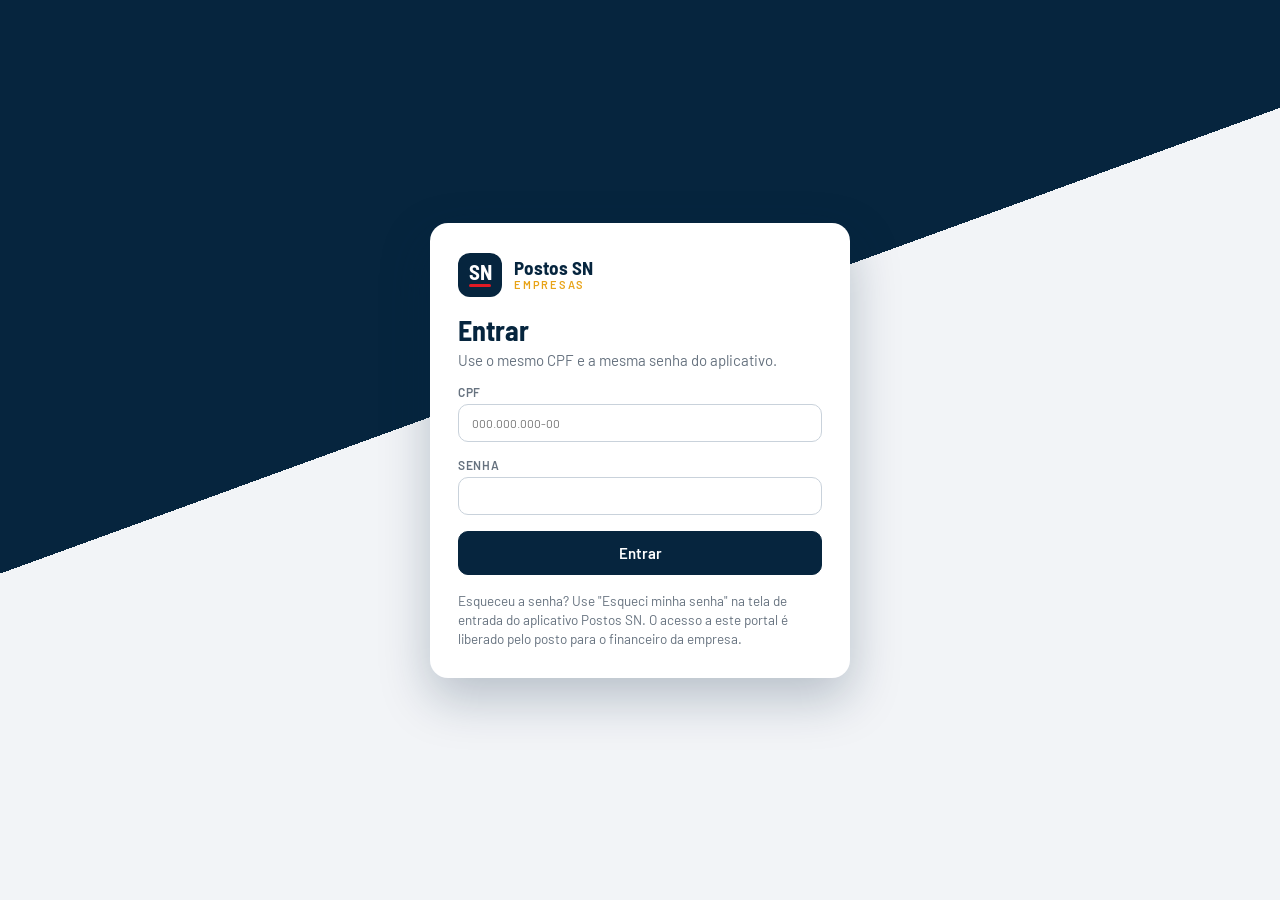
==== empresas_www/index.html @ 1d05aa26 "enviar 6 arquivos" ====
<!doctype html>
<html lang="pt-BR">
<head>
<meta charset="utf-8">
<meta name="viewport" content="width=device-width, initial-scale=1, viewport-fit=cover">
<meta name="robots" content="noindex">
<title>Portal Empresas · Postos SN</title>
<link rel="icon" href="/app/icone.png">
<link rel="preconnect" href="https://fonts.googleapis.com">
<link rel="preconnect" href="https://fonts.gstatic.com" crossorigin>
<link rel="stylesheet" href="https://fonts.googleapis.com/css2?family=Barlow:wght@400;500;600&family=Barlow+Semi+Condensed:wght@500;600;700&display=swap">
<link rel="stylesheet" href="css/empresas.css?v=1">
</head>
<body>
<div id="app"><div class="entrar"><div class="caixa"><div class="esq" style="height:28px;width:60%"></div><div class="esq" style="height:44px"></div><div class="esq" style="height:44px"></div></div></div></div>
<div id="janela-raiz"></div>
<script src="js/empresas.js?v=1"></script>
</body>
</html>
---- empresas_www/css/empresas.css ----
/* Portal Empresas · Postos SN (14/10/2026). Mesma marca do app: azul-marinho, vermelho e dourado. */
:root {
  --azul: #06253E; --azul-2: #0D3A5E; --azul-claro: #E7EEF5; --verm: #DF1A24; --ouro: #E8A317; --ouro-fundo: #FFF6E0;
  --verde: #12804A; --verde-fundo: #E6F5EC; --perigo: #B42318; --perigo-fundo: #FDE8E7;
  --fundo: #F2F4F7; --card: #FFFFFF; --txt: #142230; --mut: #66727F; --borda: #E1E6EC; --linha: #EEF1F4; --campo: #C9D2DB;
  --sombra: 0 1px 3px rgba(6,37,62,.08), 0 4px 14px rgba(6,37,62,.06);
  --corpo: 'Barlow', system-ui, -apple-system, 'Segoe UI', Roboto, sans-serif;
  --titulo: 'Barlow Semi Condensed', 'Barlow', system-ui, sans-serif;
}
* { box-sizing: border-box; }
html, body { margin: 0; background: var(--fundo); color: var(--txt); font-family: var(--corpo); font-size: 15px; }
button, input, select, textarea { font-family: inherit; font-size: inherit; color: inherit; }
button { cursor: pointer; }
a { color: var(--azul-2); }
h1, h2, h3 { margin: 0; font-family: var(--titulo); color: var(--azul); text-wrap: balance; }
:focus-visible { outline: 3px solid #7FB0DC; outline-offset: 2px; }

/* ===== estrutura ===== */
.moldura { display: flex; flex-wrap: wrap; min-height: 100vh; }
.lateral { flex: 1 0 232px; max-width: 260px; background: var(--azul); color: #fff; padding: 26px 20px; display: flex; flex-direction: column; gap: 28px; }
.marca { display: flex; align-items: center; gap: 12px; }
.marca .logo { width: 44px; height: 44px; border-radius: 12px; background: #fff; display: flex; flex-direction: column; align-items: center; justify-content: center; }
.marca .logo b { font: 700 21px/20px var(--titulo); color: var(--azul); }
.marca .logo i { width: 22px; height: 3px; border-radius: 2px; background: var(--verm); margin-top: 2px; }
.marca .nome { font: 700 19px/20px var(--titulo); }
.marca .sub { font: 600 11px/14px var(--corpo); letter-spacing: .16em; color: var(--ouro); }
.menu { display: flex; flex-direction: column; gap: 4px; }
.menu a { display: block; padding: 11px 14px; border-radius: 9px; color: #C9D6E2; text-decoration: none; font-weight: 500; }
.menu a:hover { background: rgba(255,255,255,.07); }
.menu a.ativo { background: var(--azul-2); color: #fff; }
.usuario { margin-top: auto; display: flex; flex-direction: column; gap: 6px; border-top: 1px solid #1B4A70; padding-top: 18px; font-size: 13px; color: #9FB4C7; }
.usuario b { color: #fff; font-size: 15px; font-weight: 600; }
.usuario button { align-self: flex-start; border: 0; background: transparent; color: var(--ouro); font-weight: 600; padding: 4px 0; }
.conteudo { flex: 999 1 560px; min-width: 0; padding: 28px 36px 56px; display: flex; flex-direction: column; gap: 22px; }
.topo { display: flex; flex-wrap: wrap; gap: 16px; align-items: flex-end; justify-content: space-between; }
.topo h1 { font-size: 32px; line-height: 36px; font-weight: 700; }
.topo .sub { margin-top: 4px; color: var(--mut); }
.acoes { display: flex; flex-wrap: wrap; gap: 10px; }
.abas-cel { display: none; }

/* ===== botões e campos ===== */
.btn { display: inline-flex; align-items: center; justify-content: center; gap: 8px; padding: 12px 18px; border-radius: 10px; border: 1.5px solid var(--azul); background: var(--azul); color: #fff; font-weight: 600; text-decoration: none; }
.btn:hover { background: var(--azul-2); }
.btn.ghost { background: #fff; color: var(--azul); }
.btn.ghost:hover { background: var(--azul-claro); }
.btn.excel { background: #fff; border-color: var(--verde); color: var(--verde); }
.btn.pdf { background: #fff; border-color: var(--perigo); color: var(--perigo); }
.btn.peq { padding: 7px 12px; font-size: 13.5px; border-radius: 8px; }
.btn.bloco { width: 100%; }
.btn[disabled] { opacity: .55; cursor: default; }
.btn.copiado { background: var(--verde-fundo); border-color: var(--verde); color: var(--verde); }
label.campo { display: flex; flex-direction: column; gap: 5px; font: 600 12px var(--corpo); letter-spacing: .06em; color: var(--mut); text-transform: uppercase; }
.entrada, select.entrada, textarea.entrada { width: 100%; padding: 11px 13px; border: 1.5px solid var(--campo); border-radius: 10px; background: #fff; text-transform: none; letter-spacing: 0; font-weight: 400; color: var(--txt); }
.entrada:focus { border-color: var(--azul-2); }
.seg { display: inline-flex; flex-wrap: wrap; padding: 3px; border-radius: 10px; background: #E4E9EF; gap: 2px; }
.seg button { border: 0; background: transparent; padding: 8px 14px; border-radius: 7px; font-weight: 600; color: #41505E; }
.seg button.on { background: var(--azul); color: #fff; }

/* ===== cartões e tabelas ===== */
.cartao { background: var(--card); border: 1px solid var(--borda); border-radius: 14px; }
.pad { padding: 22px 24px; }
.cartao h2 { font-size: 22px; line-height: 26px; font-weight: 700; }
.cartao .leg { color: var(--mut); font-size: 14px; margin-top: 2px; }
.resumo { display: grid; grid-template-columns: repeat(auto-fit, minmax(220px, 1fr)); }
.resumo > div { padding: 20px 24px; display: flex; flex-direction: column; gap: 4px; border-left: 1px solid var(--borda); }
.resumo > div:first-child { border-left: 0; }
.resumo .r { font: 600 12px var(--corpo); letter-spacing: .1em; color: var(--mut); }
.resumo .v { font: 700 34px/38px var(--titulo); color: var(--azul); }
.resumo .s { font-size: 14px; color: var(--mut); }
.resumo .s.vm { color: var(--perigo); font-weight: 500; }
.barra { height: 8px; border-radius: 99px; background: #E7EEF5; overflow: hidden; }
.barra i { display: block; height: 100%; border-radius: 99px; background: var(--azul-2); }
.duas { display: flex; flex-wrap: wrap; gap: 24px; align-items: flex-start; }
.duas > .grande { flex: 3 1 460px; min-width: 0; }
.duas > .peq { flex: 2 1 340px; min-width: 0; }
.rolar { overflow-x: auto; }
table.t { width: 100%; border-collapse: collapse; font-size: 14.5px; }
table.t th { text-align: left; padding: 10px; background: #F7F9FB; border-top: 1px solid var(--borda); border-bottom: 1px solid var(--borda); font: 600 11.5px var(--corpo); letter-spacing: .08em; color: var(--mut); white-space: nowrap; }
table.t td { padding: 11px 10px; border-bottom: 1px solid var(--linha); vertical-align: middle; }
table.t th:first-child, table.t td:first-child { padding-left: 20px; }
table.t th:last-child, table.t td:last-child { padding-right: 20px; }
table.t .d { text-align: right; font-variant-numeric: tabular-nums; }
table.t tr.sel td { background: #F3F7FB; }
.val { font: 700 17px var(--titulo); color: var(--azul); }
.mut { color: var(--mut); }
.vazio { padding: 28px 20px; text-align: center; color: var(--mut); }

/* ===== placa Mercosul ===== */
.placa { display: inline-flex; flex-direction: column; width: 100px; border: 1.5px solid #1B2A3A; border-radius: 6px; overflow: hidden; background: #fff; vertical-align: middle; }
.placa .br { background: #1B4FBF; color: #fff; font: 600 7px/9px var(--titulo); letter-spacing: .2em; text-align: center; }
.placa.antiga .br { background: #6B7480; }
.placa .n { font: 700 18px/22px var(--titulo); letter-spacing: .07em; text-align: center; color: #101820; }
.placa.p { width: 84px; } .placa.p .n { font-size: 15px; line-height: 18px; }

/* ===== chips e chave ===== */
.chip { display: inline-block; padding: 3px 10px; border-radius: 99px; font: 600 12.5px var(--corpo); white-space: nowrap; }
.chip.verm { background: var(--perigo-fundo); color: var(--perigo); }
.chip.ouro { background: var(--ouro-fundo); color: #8A5A00; }
.chip.verde { background: var(--verde-fundo); color: var(--verde); }
.chip.azul { background: var(--azul-claro); color: var(--azul-2); }
.chave { width: 40px; height: 23px; border-radius: 99px; border: 0; padding: 2px; display: flex; align-items: center; justify-content: flex-start; background: #B8C2CC; }
.chave i { display: block; width: 19px; height: 19px; border-radius: 99px; background: #fff; }
.chave.on { background: var(--verde); justify-content: flex-end; }
.chave[disabled] { opacity: .5; cursor: default; }

/* ===== gráfico por placa ===== */
.grafico { display: flex; flex-direction: column; gap: 12px; }
.g-lin { display: grid; grid-template-columns: 104px minmax(0, 1fr) 118px; gap: 14px; align-items: center; }
.g-lin .tr { height: 16px; border-radius: 5px; background: #EEF2F6; overflow: hidden; }
.g-lin .tr i { display: block; height: 100%; border-radius: 5px; background: var(--azul-2); }
.g-lin .vv { text-align: right; font: 700 18px/20px var(--titulo); color: var(--azul); }
.g-lin .vv small { display: block; font: 400 12.5px var(--corpo); color: var(--mut); }
.g-lin .vei { font-size: 12.5px; color: var(--mut); margin-top: 5px; white-space: nowrap; overflow: hidden; text-overflow: ellipsis; }

/* ===== fatura em cartão ===== */
.fat { padding: 16px 0; border-top: 1px solid var(--borda); display: flex; flex-direction: column; gap: 10px; }
.fat .l1 { display: flex; justify-content: space-between; align-items: flex-start; gap: 12px; }
.fat .n { font: 600 18px/22px var(--titulo); color: var(--azul); }
.fat .vl { font: 700 22px/24px var(--titulo); color: var(--azul); white-space: nowrap; }
.fat .ac { display: flex; flex-wrap: wrap; gap: 8px; align-items: center; }
.nota { padding: 14px 16px; border-radius: 10px; background: var(--fundo); color: #41505E; font-size: 14px; line-height: 20px; }
.aviso { display: flex; gap: 12px; align-items: flex-start; padding: 14px 18px; border-radius: 12px; background: var(--azul-claro); color: var(--azul-2); font-weight: 500; line-height: 21px; }

/* ===== janela (modal) ===== */
.fundo { position: fixed; inset: 0; background: rgba(10,20,30,.5); z-index: 50; display: flex; align-items: center; justify-content: center; padding: 16px; }
.janela { width: 100%; max-width: 520px; max-height: calc(100vh - 32px); overflow: auto; background: #fff; border-radius: 18px; padding: 26px; box-shadow: 0 20px 50px rgba(6,37,62,.3); display: flex; flex-direction: column; gap: 16px; }
.janela.larga { max-width: 880px; }
.janela h2 { font-size: 26px; line-height: 30px; }
.janela .cab { display: flex; justify-content: space-between; align-items: flex-start; gap: 12px; }
.qr { align-self: center; padding: 12px; border: 1px solid var(--borda); border-radius: 14px; background: #fff; min-width: 210px; min-height: 210px; display: flex; align-items: center; justify-content: center; color: var(--mut); }
.qr img { display: block; width: 190px; height: 190px; }
.linha-dig { padding: 14px; border-radius: 10px; background: var(--fundo); font: 500 15px/22px ui-monospace, SFMono-Regular, Menlo, Consolas, monospace; word-break: break-all; }
.foto { background: #1F2A36; border-radius: 14px; display: flex; align-items: center; justify-content: center; min-height: 320px; overflow: hidden; }
.foto img { max-width: 100%; max-height: 62vh; display: block; }
.dl { display: grid; grid-template-columns: 130px 1fr; gap: 10px 14px; line-height: 20px; }
.dl dt { color: var(--mut); } .dl dd { margin: 0; }
.grade-form { display: flex; flex-direction: column; gap: 14px; }
.lista-imp { border: 1px solid var(--borda); border-radius: 12px; overflow: hidden; }
.lista-imp > div { display: flex; align-items: center; gap: 12px; padding: 10px 14px; border-bottom: 1px solid var(--linha); }
.lista-imp > div:last-child { border-bottom: 0; }

/* ===== entrar ===== */
.entrar { min-height: 100vh; display: flex; align-items: center; justify-content: center; padding: 20px; background: linear-gradient(160deg, var(--azul) 0 42%, var(--fundo) 42% 100%); }
.entrar .caixa { width: 100%; max-width: 420px; background: #fff; border-radius: 18px; padding: 30px 28px; box-shadow: 0 20px 50px rgba(6,37,62,.25); display: flex; flex-direction: column; gap: 16px; }
.erro { padding: 10px 14px; border-radius: 10px; background: var(--perigo-fundo); color: var(--perigo); font-weight: 500; }

.toast { position: fixed; left: 50%; transform: translateX(-50%); bottom: 24px; background: var(--azul); color: #fff; padding: 12px 18px; border-radius: 12px; z-index: 99; max-width: 90%; box-shadow: var(--sombra); font-weight: 500; }
.esq { border-radius: 14px; background: linear-gradient(90deg, rgba(127,127,127,.14) 25%, rgba(127,127,127,.26) 50%, rgba(127,127,127,.14) 75%); background-size: 200% 100%; animation: esq 1.2s ease-in-out infinite; }
@keyframes esq { 0% { background-position: 100% 0; } 100% { background-position: -100% 0; } }
@media (prefers-reduced-motion: reduce) { .esq { animation: none; } }

/* ===== celular ===== */
.so-cel { display: none; }
@media (max-width: 860px) {
  .lateral { max-width: none; flex: 1 0 100%; flex-direction: row; align-items: center; justify-content: space-between; padding: 12px 16px; gap: 12px; }
  .lateral .menu, .lateral .usuario .quem { display: none; }
  .lateral .usuario { margin: 0; border: 0; padding: 0; flex-direction: row; }
  .conteudo { padding: 16px 16px 40px; gap: 16px; }
  .abas-cel { display: flex; gap: 6px; overflow-x: auto; background: #fff; border-bottom: 1px solid var(--borda); padding: 10px 12px; margin: -16px -16px 0; }
  .abas-cel a { flex: 0 0 auto; padding: 9px 14px; border-radius: 99px; background: #EEF2F6; color: #41505E; text-decoration: none; font-weight: 600; }
  .abas-cel a.ativo { background: var(--azul); color: #fff; }
  .topo h1 { font-size: 26px; line-height: 30px; }
  .pad { padding: 16px; }
  .resumo > div { border-left: 0; border-top: 1px solid var(--borda); }
  .resumo > div:first-child { border-top: 0; }
  .so-cel { display: block; }
  .so-pc { display: none !important; }
  .g-lin { grid-template-columns: 92px minmax(0, 1fr); }
  .g-lin .vv { grid-column: 1 / -1; text-align: left; display: flex; gap: 10px; align-items: baseline; }
  .janela { padding: 20px; border-radius: 16px; }
  .dl { grid-template-columns: 110px 1fr; }
}
.cart { background: #fff; border: 1px solid var(--borda); border-radius: 12px; padding: 14px; display: flex; flex-direction: column; gap: 9px; }
.cart .l { display: flex; justify-content: space-between; align-items: center; gap: 10px; }
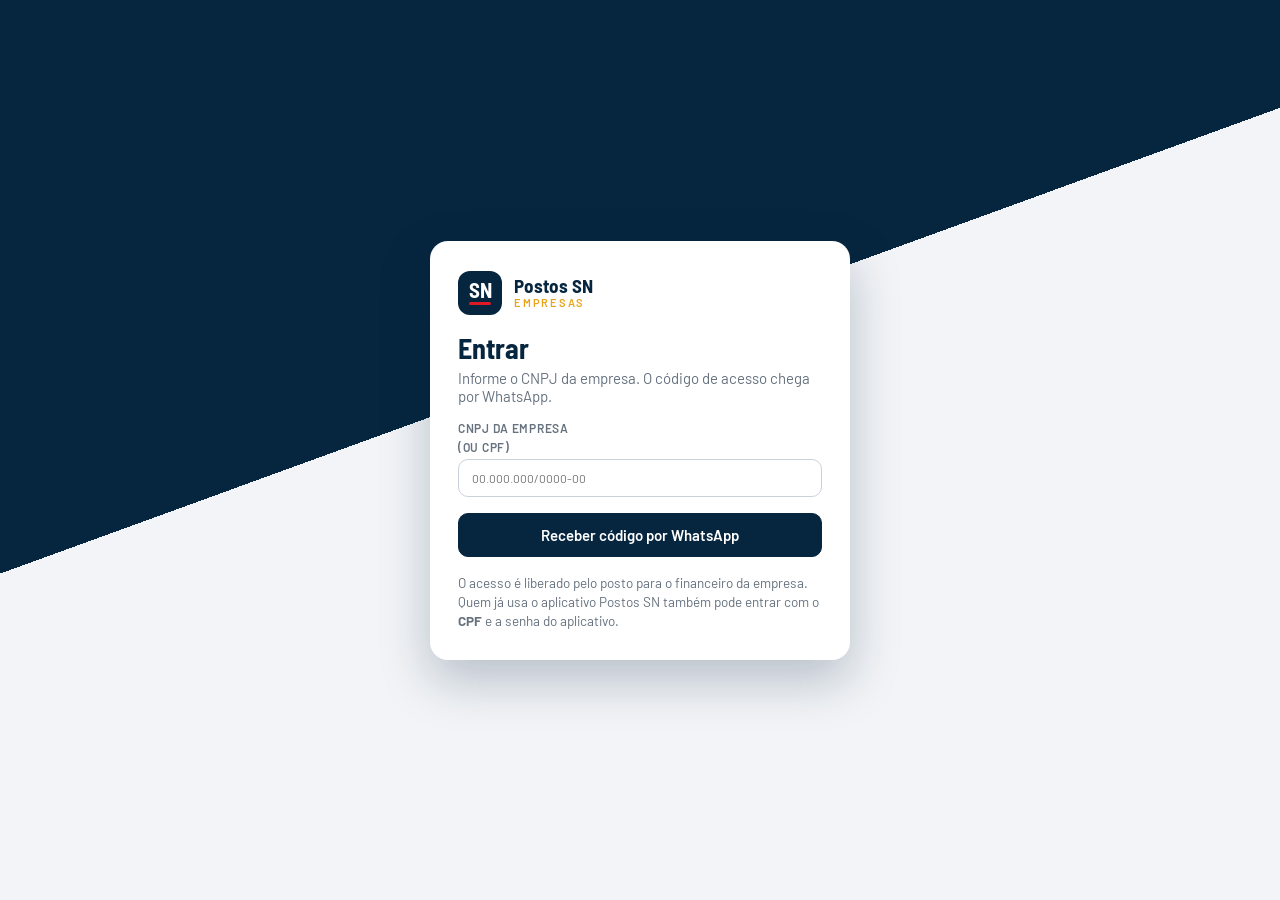
==== commit 61e1a00f: "enviar empresas_portal.py, empresas_www/js/empresas.js, empresas_www/index.html, main.py" ====
--- a/empresas_www/index.html
+++ b/empresas_www/index.html
@@ -14,6 +14,6 @@
 <body>
 <div id="app"><div class="entrar"><div class="caixa"><div class="esq" style="height:28px;width:60%"></div><div class="esq" style="height:44px"></div><div class="esq" style="height:44px"></div></div></div></div>
 <div id="janela-raiz"></div>
-<script src="js/empresas.js?v=1"></script>
+<script src="js/empresas.js?v=2"></script>
 </body>
 </html>
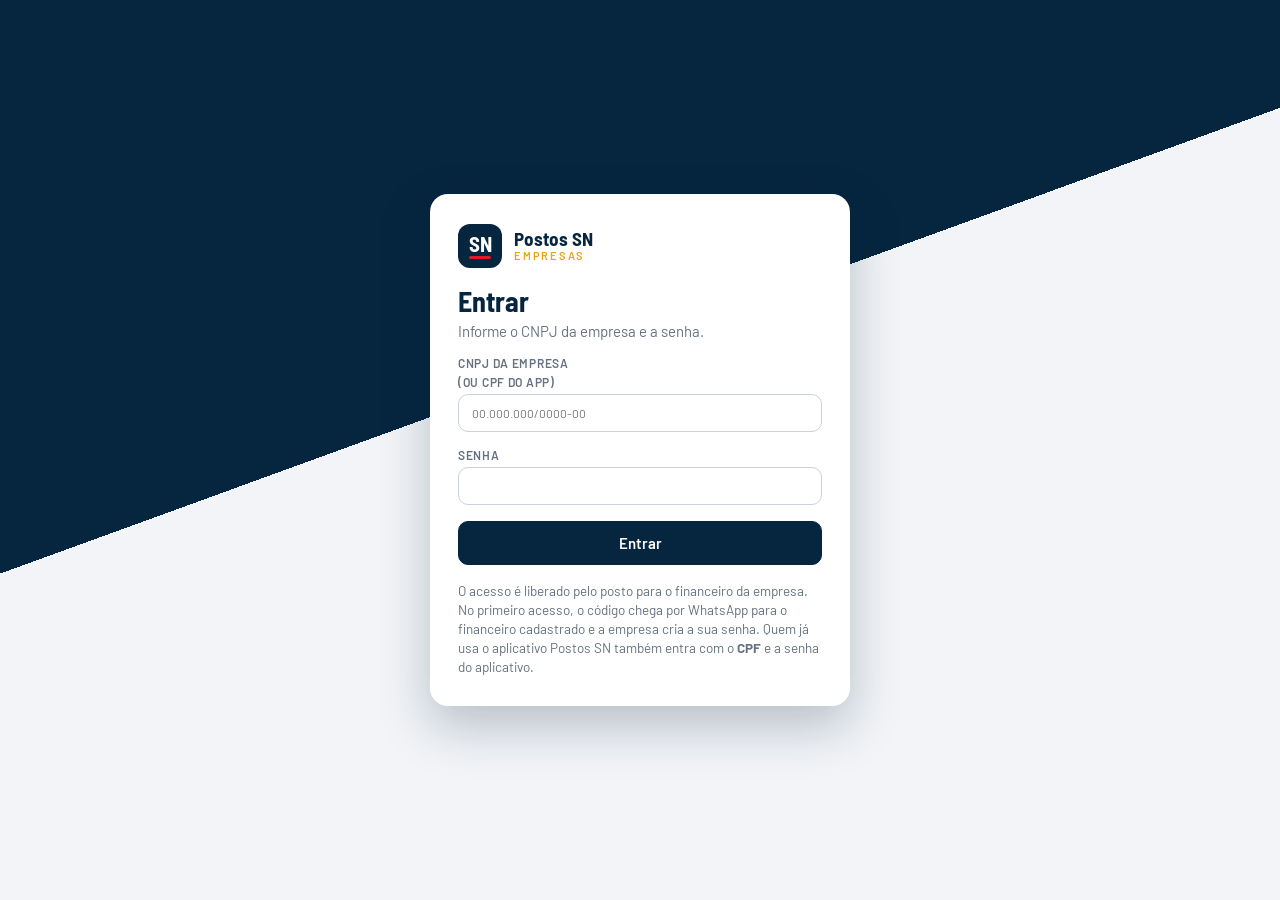
==== commit 5f9c6a5f: "enviar empresas_portal.py, empresas_www/js/empresas.js, empresas_www/index.html, main.py" ====
--- a/empresas_www/index.html
+++ b/empresas_www/index.html
@@ -14,6 +14,6 @@
 <body>
 <div id="app"><div class="entrar"><div class="caixa"><div class="esq" style="height:28px;width:60%"></div><div class="esq" style="height:44px"></div><div class="esq" style="height:44px"></div></div></div></div>
 <div id="janela-raiz"></div>
-<script src="js/empresas.js?v=2"></script>
+<script src="js/empresas.js?v=3"></script>
 </body>
 </html>
